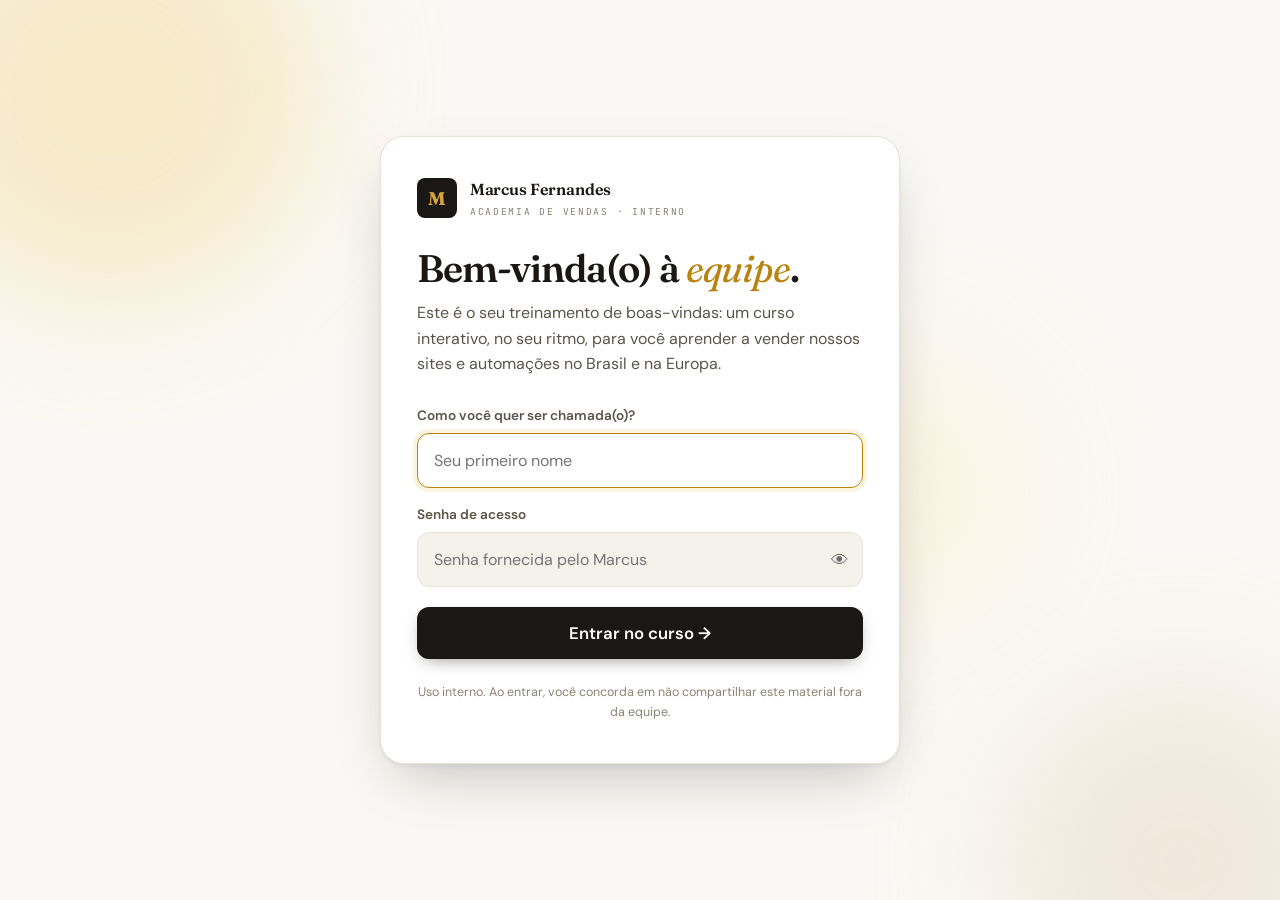
==== onboarding/index.html @ 7c135a27 "feat(onboarding): Academia de Vendas — curso interativo para novos vendedores Curso de onboarding em" ====
<!DOCTYPE html>
<html lang="pt-BR">
<head>
<meta charset="UTF-8">
<meta name="viewport" content="width=device-width, initial-scale=1.0">
<meta name="robots" content="noindex, nofollow">
<title>Academia de Vendas — Marcus Fernandes</title>
<link rel="preconnect" href="https://fonts.googleapis.com">
<link rel="preconnect" href="https://fonts.gstatic.com" crossorigin>
<link href="https://fonts.googleapis.com/css2?family=Fraunces:ital,opsz,wght@0,9..144,400;0,9..144,500;0,9..144,600;0,9..144,700;1,9..144,400&family=DM+Sans:wght@400;500;600;700&family=JetBrains+Mono:wght@400;500&display=swap" rel="stylesheet">
<link rel="stylesheet" href="styles.css">
</head>
<body>

<!-- ━━━ TELA DE ACESSO ━━━ -->
<div id="gate" class="gate" hidden>
  <div class="gate-bg" aria-hidden="true">
    <span class="orb orb-1"></span><span class="orb orb-2"></span><span class="orb orb-3"></span>
  </div>
  <div class="gate-card">
    <div class="gate-brand">
      <div class="brand-mark">M</div>
      <div>
        <div class="brand-name">Marcus Fernandes</div>
        <div class="brand-meta">Academia de Vendas · Interno</div>
      </div>
    </div>
    <h1 class="gate-title">Bem-vinda(o) à <em>equipe</em>.</h1>
    <p class="gate-sub">Este é o seu treinamento de boas-vindas: um curso interativo, no seu ritmo, para você aprender a vender nossos sites e automações no Brasil e na Europa.</p>

    <form id="gate-form" class="gate-form" autocomplete="off">
      <label class="field">
        <span class="field-label">Como você quer ser chamada(o)?</span>
        <input id="gate-name" type="text" name="name" placeholder="Seu primeiro nome" maxlength="40" required>
      </label>
      <label class="field">
        <span class="field-label">Senha de acesso</span>
        <div class="field-pass">
          <input id="gate-pass" type="password" name="password" placeholder="Senha fornecida pelo Marcus" required>
          <button type="button" class="pass-toggle" id="pass-toggle" aria-label="Mostrar senha">👁</button>
        </div>
      </label>
      <p id="gate-error" class="gate-error" role="alert" hidden>Senha incorreta. Confira com o Marcus e tente de novo.</p>
      <button type="submit" class="btn btn-primary btn-lg" id="gate-submit">Entrar no curso →</button>
    </form>

    <div id="clerk-mount" hidden></div>

    <p class="gate-foot">Uso interno. Ao entrar, você concorda em não compartilhar este material fora da equipe.</p>
  </div>
</div>

<!-- ━━━ APP ━━━ -->
<div id="app" class="app" hidden>
  <header class="topbar">
    <button class="topbar-brand" id="go-home" title="Início">
      <span class="brand-mark sm">M</span>
      <span class="topbar-title">Academia de Vendas</span>
    </button>
    <div class="topbar-progress" id="topbar-progress" title="Seu progresso geral">
      <div class="bar"><span id="topbar-bar"></span></div>
      <span class="pct" id="topbar-pct">0%</span>
    </div>
    <nav class="topbar-nav">
      <button class="nav-link" data-view="home">Trilha</button>
      <button class="nav-link" data-view="cheatsheet">Cola rápida</button>
      <button class="nav-link" data-view="glossary">Glossário</button>
      <a class="nav-link" href="../index.html" target="_blank" rel="noopener">Playbook ↗</a>
    </nav>
    <div class="topbar-user">
      <span class="avatar" id="user-avatar">?</span>
      <span class="user-name" id="user-name"></span>
      <button class="btn btn-ghost btn-sm" id="logout">Sair</button>
    </div>
    <button class="menu-btn" id="menu-btn" aria-label="Menu">☰</button>
  </header>

  <div class="mobile-nav" id="mobile-nav" hidden>
    <button class="nav-link" data-view="home">🏠 Trilha do curso</button>
    <button class="nav-link" data-view="cheatsheet">⚡ Cola rápida (preços e regras)</button>
    <button class="nav-link" data-view="glossary">📖 Glossário para iniciantes</button>
    <a class="nav-link" href="../index.html" target="_blank" rel="noopener">📘 Playbook completo ↗</a>
    <button class="nav-link" id="logout-m">🚪 Sair</button>
  </div>

  <main id="view" class="view"></main>

  <div id="toast" class="toast" hidden></div>
</div>

<script src="auth.js"></script>
<script src="content.js"></script>
<script src="app.js"></script>
</body>
</html>
---- onboarding/styles.css ----
/* ═══════════════════════════════════════════════════════════════════
   Academia de Vendas · Marcus Fernandes
   Mesma identidade do playbook: creme, dourado, Fraunces + DM Sans
   ═══════════════════════════════════════════════════════════════════ */
:root {
  --bg: #FAF8F4;
  --surface: #FFFFFF;
  --surface-2: #F5F2EC;
  --surface-3: #EEE9DF;
  --border: #E8E3D8;
  --border-strong: #D4CEC0;
  --text: #1A1715;
  --text-2: #5A544A;
  --text-3: #8A8275;
  --gold: #B8830F;
  --gold-light: #D4A53A;
  --gold-bg: #FBF4E0;
  --gold-deep: #8F650A;
  --red: #B83A2C;
  --red-bg: #FCEEE9;
  --green: #1F7A4D;
  --green-bg: #E8F4ED;
  --blue: #1F5A8A;
  --blue-bg: #E8F0F9;
  --ink: #1A1715;
  --ff-display: 'Fraunces', Georgia, serif;
  --ff-body: 'DM Sans', system-ui, sans-serif;
  --ff-mono: 'JetBrains Mono', ui-monospace, monospace;
  --radius: 14px;
  --radius-sm: 8px;
  --shadow: 0 1px 2px rgba(26,23,21,.04), 0 8px 24px -12px rgba(26,23,21,.18);
  --shadow-lg: 0 2px 4px rgba(26,23,21,.05), 0 24px 60px -20px rgba(26,23,21,.28);
  --ease: cubic-bezier(.2,.7,.2,1);
}

*, *::before, *::after { box-sizing: border-box; margin: 0; padding: 0; }
html { scroll-behavior: smooth; -webkit-text-size-adjust: 100%; }
body {
  font-family: var(--ff-body);
  background: var(--bg);
  color: var(--text);
  line-height: 1.6;
  font-size: 16px;
  min-height: 100vh;
}
[hidden] { display: none !important; }
button { font-family: inherit; cursor: pointer; }
a { color: var(--gold-deep); }
strong { font-weight: 600; }
em { font-style: italic; }
code, .mono { font-family: var(--ff-mono); font-size: .85em; }
::selection { background: var(--gold-bg); }

/* ━━━ Marca ━━━ */
.brand-mark {
  width: 40px; height: 40px; flex: none;
  background: var(--ink); color: var(--gold-light);
  border-radius: 8px;
  display: inline-flex; align-items: center; justify-content: center;
  font-family: var(--ff-display); font-weight: 700; font-size: 1.15rem; letter-spacing: -.02em;
}
.brand-mark.sm { width: 30px; height: 30px; font-size: .95rem; border-radius: 6px; }
.brand-name { font-family: var(--ff-display); font-weight: 600; font-size: 1rem; letter-spacing: -.01em; }
.brand-meta { font-family: var(--ff-mono); font-size: .6rem; letter-spacing: .18em; text-transform: uppercase; color: var(--text-3); margin-top: 2px; }

/* ━━━ Botões ━━━ */
.btn {
  display: inline-flex; align-items: center; justify-content: center; gap: .5rem;
  padding: .7rem 1.2rem; border-radius: 10px; border: 1px solid transparent;
  font-weight: 600; font-size: .95rem; line-height: 1.2;
  transition: transform .15s var(--ease), background .2s, border-color .2s, box-shadow .2s, opacity .2s;
  text-decoration: none; white-space: nowrap;
}
.btn:active { transform: translateY(1px); }
.btn:disabled { opacity: .45; cursor: not-allowed; transform: none; }
.btn-primary { background: var(--ink); color: #fff; box-shadow: 0 6px 18px -8px rgba(26,23,21,.6); }
.btn-primary:hover:not(:disabled) { background: #000; box-shadow: 0 10px 24px -8px rgba(26,23,21,.6); }
.btn-gold { background: var(--gold); color: #fff; }
.btn-gold:hover:not(:disabled) { background: var(--gold-deep); }
.btn-outline { background: var(--surface); color: var(--text); border-color: var(--border-strong); }
.btn-outline:hover:not(:disabled) { border-color: var(--text); }
.btn-ghost { background: transparent; color: var(--text-2); }
.btn-ghost:hover:not(:disabled) { background: var(--surface-2); color: var(--text); }
.btn-lg { padding: .95rem 1.5rem; font-size: 1.05rem; border-radius: 12px; }
.btn-sm { padding: .4rem .75rem; font-size: .82rem; border-radius: 8px; }

/* ━━━ TELA DE ACESSO ━━━ */
.gate {
  position: relative; min-height: 100vh; display: grid; place-items: center;
  padding: 2rem 1rem; overflow: hidden; isolation: isolate;
}
.gate-bg { position: absolute; inset: 0; z-index: -1; overflow: hidden; }
.orb { position: absolute; border-radius: 50%; filter: blur(60px); opacity: .55; animation: float 14s ease-in-out infinite; }
.orb-1 { width: 420px; height: 420px; background: #F3DFA6; top: -120px; left: -100px; }
.orb-2 { width: 360px; height: 360px; background: #E9DCC9; bottom: -140px; right: -80px; animation-delay: -5s; }
.orb-3 { width: 260px; height: 260px; background: #FBF1D3; top: 40%; right: 20%; animation-delay: -9s; }
@keyframes float { 0%,100% { transform: translate(0,0) } 50% { transform: translate(24px,-30px) } }

.gate-card {
  width: 100%; max-width: 520px; background: var(--surface);
  border: 1px solid var(--border); border-radius: 24px;
  padding: 2.5rem 2.25rem; box-shadow: var(--shadow-lg);
  animation: rise .6s var(--ease) both;
}
@keyframes rise { from { opacity: 0; transform: translateY(14px) } to { opacity: 1; transform: none } }
.gate-brand { display: flex; align-items: center; gap: .8rem; margin-bottom: 1.75rem; }
.gate-title { font-family: var(--ff-display); font-weight: 600; font-size: clamp(1.9rem, 5vw, 2.4rem); line-height: 1.05; letter-spacing: -.03em; margin-bottom: .75rem; }
.gate-title em { color: var(--gold); font-weight: 400; }
.gate-sub { color: var(--text-2); font-size: 1rem; margin-bottom: 1.75rem; }
.gate-form { display: grid; gap: 1rem; }
.field { display: grid; gap: .4rem; }
.field-label { font-size: .85rem; font-weight: 600; color: var(--text-2); }
.field input {
  width: 100%; padding: .85rem 1rem; font: inherit; font-size: 1rem;
  background: var(--surface-2); border: 1.5px solid var(--border); border-radius: 12px;
  color: var(--text); outline: none; transition: border .2s, background .2s, box-shadow .2s;
}
.field input:focus { border-color: var(--gold); background: #fff; box-shadow: 0 0 0 4px var(--gold-bg); }
.field-pass { position: relative; }
.field-pass input { padding-right: 3rem; }
.pass-toggle { position: absolute; right: .5rem; top: 50%; transform: translateY(-50%); background: none; border: 0; font-size: 1.1rem; opacity: .55; padding: .4rem; }
.pass-toggle:hover { opacity: 1; }
.gate-error { color: var(--red); background: var(--red-bg); padding: .65rem .9rem; border-radius: 10px; font-size: .9rem; }
.gate-form .btn { margin-top: .25rem; }
.gate-card.shake { animation: shake .4s; }
@keyframes shake { 0%,100%{transform:translateX(0)} 25%{transform:translateX(-6px)} 75%{transform:translateX(6px)} }
.gate-foot { margin-top: 1.5rem; font-size: .78rem; color: var(--text-3); text-align: center; }

/* ━━━ APP SHELL ━━━ */
.app { min-height: 100vh; display: flex; flex-direction: column; }
.topbar {
  position: sticky; top: 0; z-index: 50;
  display: flex; align-items: center; gap: 1.25rem;
  padding: .7rem 1.25rem; background: rgba(250,248,244,.85);
  backdrop-filter: blur(14px); -webkit-backdrop-filter: blur(14px);
  border-bottom: 1px solid var(--border);
}
.topbar-brand { display: flex; align-items: center; gap: .6rem; background: none; border: 0; padding: 0; }
.topbar-title { font-family: var(--ff-display); font-weight: 600; font-size: 1rem; letter-spacing: -.01em; color: var(--text); }
.topbar-progress { display: flex; align-items: center; gap: .6rem; min-width: 160px; flex: 1; max-width: 260px; }
.topbar-progress .bar { flex: 1; height: 6px; background: var(--surface-3); border-radius: 100px; overflow: hidden; }
.topbar-progress .bar span { display: block; height: 100%; width: 0; background: linear-gradient(90deg, var(--gold), var(--gold-light)); border-radius: 100px; transition: width .6s var(--ease); }
.topbar-progress .pct { font-family: var(--ff-mono); font-size: .72rem; color: var(--text-2); min-width: 2.6em; }
.topbar-nav { display: flex; gap: .15rem; margin-left: auto; }
.nav-link {
  background: none; border: 0; padding: .45rem .8rem; border-radius: 8px;
  font-size: .88rem; font-weight: 500; color: var(--text-2); text-decoration: none;
}
.nav-link:hover { background: var(--surface-2); color: var(--text); }
.nav-link.active { background: var(--gold-bg); color: var(--gold-deep); }
.topbar-user { display: flex; align-items: center; gap: .55rem; }
.avatar { width: 30px; height: 30px; border-radius: 50%; background: var(--gold-bg); color: var(--gold-deep); font-weight: 700; font-size: .85rem; display: inline-flex; align-items: center; justify-content: center; border: 1px solid #EBD9A8; }
.user-name { font-size: .88rem; font-weight: 600; }
.menu-btn { display: none; background: none; border: 1px solid var(--border); border-radius: 8px; width: 38px; height: 38px; font-size: 1.1rem; margin-left: auto; }
.mobile-nav { display: grid; gap: .25rem; padding: .75rem 1rem 1rem; background: var(--surface); border-bottom: 1px solid var(--border); position: sticky; top: 58px; z-index: 49; }
.mobile-nav .nav-link { text-align: left; padding: .8rem .9rem; font-size: 1rem; }

.view { flex: 1; width: 100%; }
.container { max-width: 1080px; margin: 0 auto; padding: 2.5rem 1.5rem 5rem; }
.container.narrow { max-width: 780px; }

/* ━━━ HOME ━━━ */
.hero { display: grid; grid-template-columns: 1fr auto; gap: 2rem; align-items: center; margin-bottom: 2.5rem; }
.eyebrow { font-family: var(--ff-mono); font-size: .62rem; letter-spacing: .28em; text-transform: uppercase; color: var(--gold); margin-bottom: .8rem; }
.h1 { font-family: var(--ff-display); font-weight: 600; font-size: clamp(2rem, 4.5vw, 3rem); line-height: 1.05; letter-spacing: -.03em; margin-bottom: .75rem; }
.h1 em { color: var(--gold); font-weight: 400; }
.lead { color: var(--text-2); font-size: 1.08rem; max-width: 560px; }
.hero-actions { display: flex; gap: .75rem; flex-wrap: wrap; margin-top: 1.5rem; }

.ring { position: relative; width: 150px; height: 150px; }
.ring svg { transform: rotate(-90deg); width: 100%; height: 100%; }
.ring circle { fill: none; stroke-width: 10; stroke-linecap: round; }
.ring .track { stroke: var(--surface-3); }
.ring .fill { stroke: var(--gold); transition: stroke-dashoffset .9s var(--ease); }
.ring-label { position: absolute; inset: 0; display: grid; place-items: center; text-align: center; }
.ring-label b { font-family: var(--ff-display); font-size: 1.9rem; font-weight: 600; letter-spacing: -.03em; line-height: 1; }
.ring-label small { font-size: .7rem; color: var(--text-3); font-family: var(--ff-mono); letter-spacing: .12em; text-transform: uppercase; }

.stats-row { display: grid; grid-template-columns: repeat(auto-fit, minmax(150px, 1fr)); gap: .75rem; margin-bottom: 2.5rem; }
.stat-tile { background: var(--surface); border: 1px solid var(--border); border-radius: var(--radius); padding: 1rem 1.15rem; }
.stat-tile b { display: block; font-family: var(--ff-display); font-size: 1.6rem; font-weight: 600; letter-spacing: -.02em; line-height: 1.1; }
.stat-tile span { font-size: .8rem; color: var(--text-3); }

.section-title { font-family: var(--ff-display); font-weight: 600; font-size: 1.5rem; letter-spacing: -.02em; margin-bottom: 1rem; display: flex; align-items: baseline; gap: .75rem; }
.section-title small { font-family: var(--ff-mono); font-size: .65rem; letter-spacing: .15em; text-transform: uppercase; color: var(--text-3); font-weight: 400; }

.modules { display: grid; grid-template-columns: repeat(auto-fill, minmax(300px, 1fr)); gap: 1rem; }
.module-card {
  position: relative; text-align: left; background: var(--surface); border: 1px solid var(--border);
  border-radius: var(--radius); padding: 1.35rem 1.35rem 1.2rem; display: grid; gap: .6rem;
  transition: transform .2s var(--ease), box-shadow .2s, border-color .2s; box-shadow: var(--shadow);
}
.module-card:not(.locked):hover { transform: translateY(-3px); box-shadow: var(--shadow-lg); border-color: var(--border-strong); }
.module-card.locked { opacity: .6; cursor: not-allowed; box-shadow: none; background: var(--surface-2); }
.module-card.done { border-color: #BFDCCB; }
.module-card .mc-top { display: flex; align-items: center; justify-content: space-between; }
.module-card .mc-num { font-family: var(--ff-mono); font-size: .65rem; letter-spacing: .18em; color: var(--text-3); text-transform: uppercase; }
.module-card .mc-icon { width: 46px; height: 46px; border-radius: 12px; background: var(--gold-bg); display: grid; place-items: center; font-size: 1.4rem; }
.module-card.done .mc-icon { background: var(--green-bg); }
.module-card h3 { font-family: var(--ff-display); font-weight: 600; font-size: 1.2rem; letter-spacing: -.015em; line-height: 1.2; }
.module-card p { font-size: .9rem; color: var(--text-2); }
.module-card .mc-foot { display: flex; align-items: center; justify-content: space-between; margin-top: .3rem; font-size: .78rem; color: var(--text-3); }
.module-card .mc-bar { height: 5px; background: var(--surface-3); border-radius: 100px; overflow: hidden; }
.module-card .mc-bar span { display: block; height: 100%; background: var(--gold); border-radius: 100px; }
.module-card.done .mc-bar span { background: var(--green); }
.badge { display: inline-flex; align-items: center; gap: .3rem; padding: .2rem .55rem; border-radius: 100px; font-family: var(--ff-mono); font-size: .62rem; letter-spacing: .1em; text-transform: uppercase; font-weight: 500; }
.badge-gold { background: var(--gold-bg); color: var(--gold-deep); }
.badge-green { background: var(--green-bg); color: var(--green); }
.badge-grey { background: var(--surface-3); color: var(--text-3); }
.badge-blue { background: var(--blue-bg); color: var(--blue); }
.badge-red { background: var(--red-bg); color: var(--red); }

.exam-card {
  margin-top: 1.5rem; background: var(--ink); color: #fff; border-radius: var(--radius); padding: 1.75rem;
  display: grid; grid-template-columns: 1fr auto; gap: 1.5rem; align-items: center;
}
.exam-card h3 { font-family: var(--ff-display); font-weight: 600; font-size: 1.5rem; letter-spacing: -.02em; margin-bottom: .35rem; }
.exam-card p { color: rgba(255,255,255,.7); font-size: .95rem; }
.exam-card .btn-gold { background: var(--gold-light); color: var(--ink); }
.exam-card .btn-gold:hover { background: #fff; }

/* ━━━ LIÇÃO ━━━ */
.lesson-layout { display: grid; grid-template-columns: 260px 1fr; gap: 2.5rem; align-items: start; }
.lesson-side { position: sticky; top: 84px; }
.side-back { display: inline-flex; align-items: center; gap: .4rem; background: none; border: 0; color: var(--text-3); font-size: .85rem; padding: 0; margin-bottom: 1rem; }
.side-back:hover { color: var(--text); }
.side-title { font-family: var(--ff-display); font-weight: 600; font-size: 1.15rem; letter-spacing: -.015em; line-height: 1.2; margin-bottom: 1rem; }
.side-list { display: grid; gap: .2rem; }
.side-item {
  display: flex; align-items: center; gap: .6rem; padding: .55rem .7rem; border-radius: 8px;
  background: none; border: 0; text-align: left; font-size: .88rem; color: var(--text-2); width: 100%;
}
.side-item:hover { background: var(--surface-2); color: var(--text); }
.side-item.active { background: var(--gold-bg); color: var(--gold-deep); font-weight: 600; }
.side-item.locked { opacity: .5; cursor: not-allowed; }
.side-dot { width: 20px; height: 20px; flex: none; border-radius: 50%; border: 1.5px solid var(--border-strong); display: grid; place-items: center; font-size: .65rem; font-family: var(--ff-mono); }
.side-item.done .side-dot { background: var(--green); border-color: var(--green); color: #fff; }
.side-item.active .side-dot { border-color: var(--gold); color: var(--gold-deep); }

.lesson-main { min-width: 0; }
.lesson-head { margin-bottom: 2rem; }
.lesson-head .crumbs { font-family: var(--ff-mono); font-size: .65rem; letter-spacing: .18em; text-transform: uppercase; color: var(--text-3); margin-bottom: .6rem; }
.lesson-head h2 { font-family: var(--ff-display); font-weight: 600; font-size: clamp(1.7rem, 3.5vw, 2.3rem); letter-spacing: -.025em; line-height: 1.1; }
.lesson-head .dots { display: flex; gap: 5px; margin-top: 1rem; }
.lesson-head .dots i { width: 22px; height: 4px; border-radius: 100px; background: var(--surface-3); }
.lesson-head .dots i.done { background: var(--green); }
.lesson-head .dots i.cur { background: var(--gold); }

.blocks { display: grid; gap: 1.4rem; }
.block { animation: rise .5s var(--ease) both; }
.block p + p { margin-top: .8rem; }
.block-text { font-size: 1.05rem; color: var(--text); line-height: 1.7; }
.block-text ul, .block-text ol { padding-left: 1.3rem; margin: .6rem 0; }
.block-text li { margin-bottom: .35rem; }
.block-text h4 { font-family: var(--ff-display); font-size: 1.25rem; font-weight: 600; letter-spacing: -.015em; margin: .5rem 0 .4rem; }

.callout { border-radius: var(--radius); padding: 1.15rem 1.3rem; border: 1px solid; display: grid; gap: .3rem; }
.callout .co-title { font-weight: 700; font-size: .95rem; display: flex; align-items: center; gap: .5rem; }
.callout .co-body { font-size: .97rem; color: var(--text-2); }
.callout-tip { background: var(--gold-bg); border-color: #EBD9A8; }
.callout-tip .co-title { color: var(--gold-deep); }
.callout-warn { background: var(--red-bg); border-color: #F0C9C1; }
.callout-warn .co-title { color: var(--red); }
.callout-rule { background: var(--ink); border-color: var(--ink); color: #fff; }
.callout-rule .co-title { color: var(--gold-light); }
.callout-rule .co-body { color: rgba(255,255,255,.8); }
.callout-info { background: var(--blue-bg); border-color: #C8D9EC; }
.callout-info .co-title { color: var(--blue); }
.callout-ok { background: var(--green-bg); border-color: #BFDCCB; }
.callout-ok .co-title { color: var(--green); }

.cards { display: grid; grid-template-columns: repeat(auto-fit, minmax(210px, 1fr)); gap: .8rem; }
.cards.cols-2 { grid-template-columns: repeat(auto-fit, minmax(280px, 1fr)); }
.card { background: var(--surface); border: 1px solid var(--border); border-radius: var(--radius); padding: 1.15rem; display: grid; gap: .4rem; align-content: start; box-shadow: var(--shadow); }
.card .c-icon { font-size: 1.5rem; line-height: 1; margin-bottom: .2rem; }
.card h4 { font-family: var(--ff-display); font-weight: 600; font-size: 1.08rem; letter-spacing: -.01em; line-height: 1.25; }
.card p, .card .c-body { font-size: .9rem; color: var(--text-2); }
.card .c-tag { margin-top: .35rem; }

.tbl-wrap { overflow-x: auto; border: 1px solid var(--border); border-radius: var(--radius); background: var(--surface); }
table { width: 100%; border-collapse: collapse; font-size: .92rem; }
th, td { padding: .75rem .95rem; text-align: left; vertical-align: top; border-bottom: 1px solid var(--border); }
th { font-family: var(--ff-mono); font-size: .62rem; letter-spacing: .14em; text-transform: uppercase; color: var(--text-3); font-weight: 500; background: var(--surface-2); }
tr:last-child td { border-bottom: 0; }
td:first-child { font-weight: 600; }
.compare th.br, .compare td.br { border-left: 3px solid #2E8B57; }
.compare th.ie, .compare td.ie { border-left: 3px solid #1F5A8A; }
.compare-head { display: flex; gap: .5rem; align-items: center; margin-bottom: .6rem; flex-wrap: wrap; }
.compare-title { font-family: var(--ff-display); font-weight: 600; font-size: 1.15rem; margin-right: auto; }
.seg { display: inline-flex; background: var(--surface-3); border-radius: 100px; padding: 3px; }
.seg button { border: 0; background: none; padding: .35rem .8rem; border-radius: 100px; font-size: .8rem; font-weight: 600; color: var(--text-2); }
.seg button.on { background: #fff; color: var(--text); box-shadow: 0 1px 3px rgba(0,0,0,.12); }
.compare.show-br td.ie, .compare.show-br th.ie { display: none; }
.compare.show-ie td.br, .compare.show-ie th.br { display: none; }

.steps { display: grid; gap: 0; position: relative; }
.step { display: grid; grid-template-columns: 40px 1fr; gap: 1rem; padding-bottom: 1.4rem; position: relative; }
.step::before { content: ''; position: absolute; left: 19px; top: 40px; bottom: 0; width: 2px; background: var(--border); }
.step:last-child::before { display: none; }
.step-n { width: 40px; height: 40px; border-radius: 50%; background: var(--ink); color: var(--gold-light); font-family: var(--ff-display); font-weight: 700; display: grid; place-items: center; font-size: .95rem; }
.step h4 { font-family: var(--ff-display); font-weight: 600; font-size: 1.1rem; letter-spacing: -.01em; margin-top: .45rem; }
.step .s-body { font-size: .95rem; color: var(--text-2); margin-top: .2rem; }
.step .s-meta { font-family: var(--ff-mono); font-size: .65rem; letter-spacing: .12em; text-transform: uppercase; color: var(--gold-deep); margin-top: .4rem; }

.stats { display: grid; grid-template-columns: repeat(auto-fit, minmax(140px, 1fr)); gap: .75rem; }
.stats .s { background: var(--surface); border: 1px solid var(--border); border-radius: var(--radius); padding: 1rem; text-align: center; }
.stats .s b { display: block; font-family: var(--ff-display); font-size: 1.7rem; font-weight: 600; letter-spacing: -.03em; color: var(--gold-deep); }
.stats .s span { font-size: .78rem; color: var(--text-2); }

/* Scripts copiáveis */
.script-block { display: grid; gap: .6rem; }
.script-title { font-weight: 700; font-size: .9rem; color: var(--text-2); display: flex; align-items: center; gap: .5rem; }
.script-grid { display: grid; grid-template-columns: repeat(auto-fit, minmax(280px, 1fr)); gap: .75rem; }
.script-box { position: relative; background: var(--surface); border: 1px solid var(--border); border-radius: var(--radius); padding: 1.1rem 1.15rem 1.1rem; font-size: .93rem; line-height: 1.6; white-space: pre-wrap; box-shadow: var(--shadow); }
.script-box .lang { position: absolute; top: .7rem; left: .95rem; font-family: var(--ff-mono); font-size: .6rem; letter-spacing: .15em; color: var(--text-3); }
.script-box .txt { display: block; padding-top: 1.25rem; }
.copy-btn { position: absolute; top: .55rem; right: .6rem; padding: .28rem .6rem; font-size: .72rem; font-weight: 600; border-radius: 6px; border: 1px solid var(--border-strong); background: var(--surface); color: var(--text-2); }
.copy-btn:hover { background: var(--gold); border-color: var(--gold); color: #fff; }
.copy-btn.done { background: var(--green); border-color: var(--green); color: #fff; }

/* Flashcards */
.flash-grid { display: grid; grid-template-columns: repeat(auto-fill, minmax(220px, 1fr)); gap: .8rem; }
.flash { perspective: 1000px; min-height: 140px; background: none; border: 0; text-align: left; padding: 0; }
.flash-inner { position: relative; width: 100%; height: 100%; min-height: 140px; transition: transform .55s var(--ease); transform-style: preserve-3d; }
.flash.flipped .flash-inner { transform: rotateY(180deg); }
.flash-face { position: absolute; inset: 0; backface-visibility: hidden; -webkit-backface-visibility: hidden; border-radius: var(--radius); padding: 1rem 1.1rem; display: grid; align-content: center; gap: .3rem; border: 1px solid var(--border); }
.flash-front { background: var(--surface); box-shadow: var(--shadow); }
.flash-front b { font-family: var(--ff-display); font-size: 1.15rem; font-weight: 600; letter-spacing: -.01em; }
.flash-front small { font-size: .72rem; color: var(--text-3); font-family: var(--ff-mono); letter-spacing: .1em; text-transform: uppercase; }
.flash-back { background: var(--ink); color: #fff; transform: rotateY(180deg); font-size: .88rem; line-height: 1.5; border-color: var(--ink); }
.flash-back small { color: var(--gold-light); font-family: var(--ff-mono); font-size: .62rem; letter-spacing: .12em; text-transform: uppercase; display: block; margin-bottom: .2rem; }

/* Checklist */
.checklist { display: grid; gap: .4rem; }
.check { display: flex; gap: .8rem; align-items: flex-start; background: var(--surface); border: 1px solid var(--border); border-radius: 10px; padding: .8rem 1rem; text-align: left; font-size: .95rem; width: 100%; transition: background .2s; }
.check .cb { width: 22px; height: 22px; flex: none; border-radius: 6px; border: 2px solid var(--border-strong); display: grid; place-items: center; font-size: .75rem; color: #fff; transition: all .2s; margin-top: 1px; }
.check.on { background: var(--green-bg); border-color: #BFDCCB; }
.check.on .cb { background: var(--green); border-color: var(--green); }
.check.on span:last-child { text-decoration: line-through; color: var(--text-3); }

/* Quiz */
.quiz { background: var(--surface); border: 1px solid var(--border); border-radius: var(--radius); padding: 1.4rem; box-shadow: var(--shadow); border-top: 4px solid var(--gold); }
.quiz .q-tag { font-family: var(--ff-mono); font-size: .62rem; letter-spacing: .2em; text-transform: uppercase; color: var(--gold-deep); margin-bottom: .5rem; display: flex; align-items: center; gap: .5rem; }
.quiz .q-text { font-family: var(--ff-display); font-weight: 600; font-size: 1.2rem; letter-spacing: -.01em; line-height: 1.3; margin-bottom: 1rem; }
.opts { display: grid; gap: .5rem; }
.opt {
  display: flex; gap: .8rem; align-items: flex-start; text-align: left; width: 100%;
  background: var(--surface-2); border: 1.5px solid var(--border); border-radius: 12px; padding: .85rem 1rem;
  font-size: .97rem; color: var(--text); transition: all .18s var(--ease);
}
.opt:hover:not(:disabled) { border-color: var(--gold); background: #fff; transform: translateX(2px); }
.opt:disabled { cursor: default; }
.opt .o-key { width: 26px; height: 26px; flex: none; border-radius: 50%; background: #fff; border: 1.5px solid var(--border-strong); font-family: var(--ff-mono); font-size: .75rem; display: grid; place-items: center; color: var(--text-2); }
.opt.correct { background: var(--green-bg); border-color: var(--green); }
.opt.correct .o-key { background: var(--green); border-color: var(--green); color: #fff; }
.opt.wrong { background: var(--red-bg); border-color: var(--red); }
.opt.wrong .o-key { background: var(--red); border-color: var(--red); color: #fff; }
.opt.dim { opacity: .55; }
.feedback { margin-top: 1rem; padding: .95rem 1.1rem; border-radius: 10px; font-size: .95rem; display: flex; gap: .7rem; align-items: flex-start; animation: rise .35s var(--ease); }
.feedback b { display: block; margin-bottom: .15rem; }
.feedback.ok { background: var(--green-bg); color: #16603B; }
.feedback.bad { background: var(--red-bg); color: #8E2C21; }
.feedback.hint { background: var(--blue-bg); color: var(--blue); }

/* Cenário (role-play) */
.scenario { border-radius: var(--radius); overflow: hidden; border: 1px solid var(--border); background: var(--surface); box-shadow: var(--shadow); }
.scenario .sc-head { background: var(--surface-2); padding: .8rem 1.3rem; font-family: var(--ff-mono); font-size: .62rem; letter-spacing: .2em; text-transform: uppercase; color: var(--text-3); display: flex; gap: .5rem; align-items: center; }
.scenario .sc-body { padding: 1.3rem; display: grid; gap: 1rem; }
.bubble { display: flex; gap: .8rem; align-items: flex-end; }
.bubble .who { width: 38px; height: 38px; border-radius: 50%; background: var(--surface-3); display: grid; place-items: center; font-size: 1.2rem; flex: none; }
.bubble .msg { background: var(--surface-2); border-radius: 18px 18px 18px 4px; padding: .8rem 1.05rem; font-size: 1rem; max-width: 560px; }
.bubble .msg small { display: block; font-family: var(--ff-mono); font-size: .62rem; letter-spacing: .12em; text-transform: uppercase; color: var(--text-3); margin-top: .35rem; }
.bubble .msg .en { color: var(--text-2); font-style: italic; margin-top: .4rem; font-size: .9rem; }
.sc-prompt { font-weight: 700; font-size: .92rem; color: var(--text-2); }
.scenario .opt { border-radius: 18px 18px 4px 18px; }
.sc-best { margin-top: .2rem; }

/* Ordenar */
.order { background: var(--surface); border: 1px solid var(--border); border-radius: var(--radius); padding: 1.3rem; box-shadow: var(--shadow); }
.order .q-text { font-family: var(--ff-display); font-weight: 600; font-size: 1.15rem; margin-bottom: .25rem; }
.order .hint { font-size: .85rem; color: var(--text-3); margin-bottom: 1rem; }
.order-pool { display: grid; gap: .45rem; }
.order-item { display: flex; gap: .8rem; align-items: center; text-align: left; background: var(--surface-2); border: 1.5px solid var(--border); border-radius: 10px; padding: .75rem .9rem; font-size: .95rem; width: 100%; transition: all .18s; }
.order-item:hover:not(:disabled) { border-color: var(--gold); background: #fff; }
.order-item .o-key { width: 26px; height: 26px; flex: none; border-radius: 8px; background: #fff; border: 1.5px solid var(--border-strong); font-family: var(--ff-mono); font-size: .75rem; display: grid; place-items: center; color: var(--text-2); }
.order-item.picked { background: var(--green-bg); border-color: #BFDCCB; }
.order-item.picked .o-key { background: var(--green); border-color: var(--green); color: #fff; }
.order-item.oops { animation: shake .4s; border-color: var(--red); }
.order-foot { margin-top: .8rem; display: flex; justify-content: space-between; align-items: center; gap: .5rem; font-size: .85rem; color: var(--text-3); }

/* Scorer ICP */
.scorer { background: var(--surface); border: 1px solid var(--border); border-radius: var(--radius); padding: 1.3rem; box-shadow: var(--shadow); display: grid; grid-template-columns: 1fr 200px; gap: 1.5rem; align-items: start; }
.scorer .q-text { font-family: var(--ff-display); font-weight: 600; font-size: 1.15rem; margin-bottom: .8rem; }
.score-result { text-align: center; background: var(--surface-2); border-radius: var(--radius); padding: 1.2rem 1rem; position: sticky; top: 90px; }
.score-result b { display: block; font-family: var(--ff-display); font-size: 3rem; font-weight: 600; letter-spacing: -.04em; line-height: 1; }
.score-result .sr-label { font-size: .8rem; color: var(--text-3); margin-bottom: .6rem; font-family: var(--ff-mono); letter-spacing: .1em; text-transform: uppercase; }
.score-result .sr-verdict { font-size: .9rem; font-weight: 600; padding: .5rem .7rem; border-radius: 8px; }
.score-result.s-a .sr-verdict { background: var(--green-bg); color: var(--green); }
.score-result.s-b .sr-verdict { background: var(--gold-bg); color: var(--gold-deep); }
.score-result.s-no .sr-verdict { background: var(--red-bg); color: var(--red); }

/* Navegação da lição */
.lesson-nav { display: flex; justify-content: space-between; align-items: center; gap: 1rem; margin-top: 2.5rem; padding-top: 1.5rem; border-top: 1px solid var(--border); flex-wrap: wrap; }
.lesson-nav .req { font-size: .85rem; color: var(--text-3); flex: 1; min-width: 200px; }
.lesson-nav .req.ok { color: var(--green); }

/* Prova & certificado */
.exam-progress { font-family: var(--ff-mono); font-size: .7rem; letter-spacing: .15em; text-transform: uppercase; color: var(--text-3); margin-bottom: .5rem; }
.result-hero { text-align: center; padding: 2rem 0 1rem; }
.result-hero .big { font-family: var(--ff-display); font-size: 5rem; font-weight: 600; letter-spacing: -.05em; line-height: 1; color: var(--gold-deep); }
.result-hero .big.bad { color: var(--red); }
.cert {
  background: #fff; border: 1px solid var(--border-strong); border-radius: 4px; padding: 3rem 2.75rem; margin: 1.5rem 0; position: relative;
  box-shadow: var(--shadow-lg); text-align: center;
  background-image: radial-gradient(circle at 1px 1px, #EFE9DC 1px, transparent 0); background-size: 18px 18px;
}
.cert::before { content: ''; position: absolute; inset: 12px; border: 1.5px solid var(--gold); border-radius: 2px; pointer-events: none; }
.cert .c-eyebrow { font-family: var(--ff-mono); font-size: .62rem; letter-spacing: .32em; text-transform: uppercase; color: var(--gold); margin-bottom: 1.2rem; }
.cert h2 { font-family: var(--ff-display); font-weight: 600; font-size: 2.2rem; letter-spacing: -.03em; margin-bottom: .3rem; }
.cert .c-name { font-family: var(--ff-display); font-style: italic; font-size: 2.6rem; color: var(--gold-deep); margin: 1rem 0; font-weight: 400; }
.cert p { color: var(--text-2); max-width: 520px; margin: 0 auto; font-size: .98rem; }
.cert .c-meta { display: flex; justify-content: center; gap: 2.5rem; margin-top: 2rem; font-family: var(--ff-mono); font-size: .7rem; color: var(--text-3); flex-wrap: wrap; }
.cert .c-meta b { display: block; color: var(--text); font-size: .85rem; font-weight: 500; font-family: var(--ff-body); }
.cert .c-sign { margin-top: 2rem; display: inline-block; }
.cert .c-sign .sig { font-family: var(--ff-display); font-style: italic; font-size: 1.6rem; border-bottom: 1px solid var(--text); padding: 0 1.5rem .2rem; }
.cert .c-sign small { display: block; font-size: .72rem; color: var(--text-3); margin-top: .35rem; }

/* Glossário / cheatsheet */
.glossary-search { width: 100%; padding: .9rem 1.1rem; font: inherit; border: 1.5px solid var(--border); border-radius: 12px; background: var(--surface); margin-bottom: 1.25rem; outline: none; }
.glossary-search:focus { border-color: var(--gold); box-shadow: 0 0 0 4px var(--gold-bg); }
.gl-list { display: grid; gap: .6rem; }
.gl-item { background: var(--surface); border: 1px solid var(--border); border-radius: 12px; padding: 1rem 1.15rem; }
.gl-item b { font-family: var(--ff-display); font-size: 1.05rem; font-weight: 600; display: block; margin-bottom: .2rem; }
.gl-item p { font-size: .92rem; color: var(--text-2); }
.gl-item .gl-en { font-family: var(--ff-mono); font-size: .68rem; color: var(--gold-deep); letter-spacing: .08em; margin-left: .4rem; }
.cheat-grid { display: grid; gap: 1.25rem; }

.toast { position: fixed; bottom: 1.5rem; left: 50%; transform: translateX(-50%); background: var(--ink); color: #fff; padding: .8rem 1.2rem; border-radius: 12px; font-size: .92rem; box-shadow: var(--shadow-lg); z-index: 100; animation: rise .3s var(--ease); max-width: calc(100vw - 2rem); }
.toast.gold { background: var(--gold-deep); }

.confetti { position: fixed; top: -10px; width: 8px; height: 14px; z-index: 200; pointer-events: none; animation: fall linear forwards; }
@keyframes fall { to { transform: translateY(110vh) rotate(720deg); opacity: .2; } }

.empty { text-align: center; color: var(--text-3); padding: 3rem 1rem; }

/* ━━━ Responsivo ━━━ */
@media (max-width: 960px) {
  .topbar-nav, .topbar-user, .topbar-progress { display: none; }
  .menu-btn { display: inline-flex; align-items: center; justify-content: center; }
  .lesson-layout { grid-template-columns: 1fr; gap: 1.25rem; }
  .lesson-side { position: static; }
  .side-list { display: flex; gap: .4rem; overflow-x: auto; padding-bottom: .4rem; scrollbar-width: none; }
  .side-list::-webkit-scrollbar { display: none; }
  .side-item { width: auto; flex: none; border: 1px solid var(--border); background: var(--surface); font-size: .82rem; padding: .45rem .7rem; }
  .side-item.active { border-color: var(--gold); }
  .scorer { grid-template-columns: 1fr; }
  .score-result { position: static; }
  .hero { grid-template-columns: 1fr; }
  .ring { width: 120px; height: 120px; }
  .exam-card { grid-template-columns: 1fr; }
}
@media (max-width: 600px) {
  body { font-size: 15px; }
  .container { padding: 1.5rem 1rem 4rem; }
  .gate-card { padding: 1.9rem 1.4rem; border-radius: 20px; }
  .cert { padding: 2.2rem 1.25rem; }
  .cert .c-name { font-size: 2rem; }
  .lesson-nav { flex-direction: column-reverse; align-items: stretch; }
  .lesson-nav .btn { width: 100%; }
  .lesson-nav .req { text-align: center; }
  .script-grid { grid-template-columns: 1fr; }
  .compare-title { width: 100%; }
}

@media print {
  .topbar, .mobile-nav, .lesson-nav, .btn, .toast { display: none !important; }
  body { background: #fff; }
  .cert { box-shadow: none; margin: 0; page-break-inside: avoid; }
}

@media (prefers-reduced-motion: reduce) {
  *, *::before, *::after { animation: none !important; transition: none !important; }
}
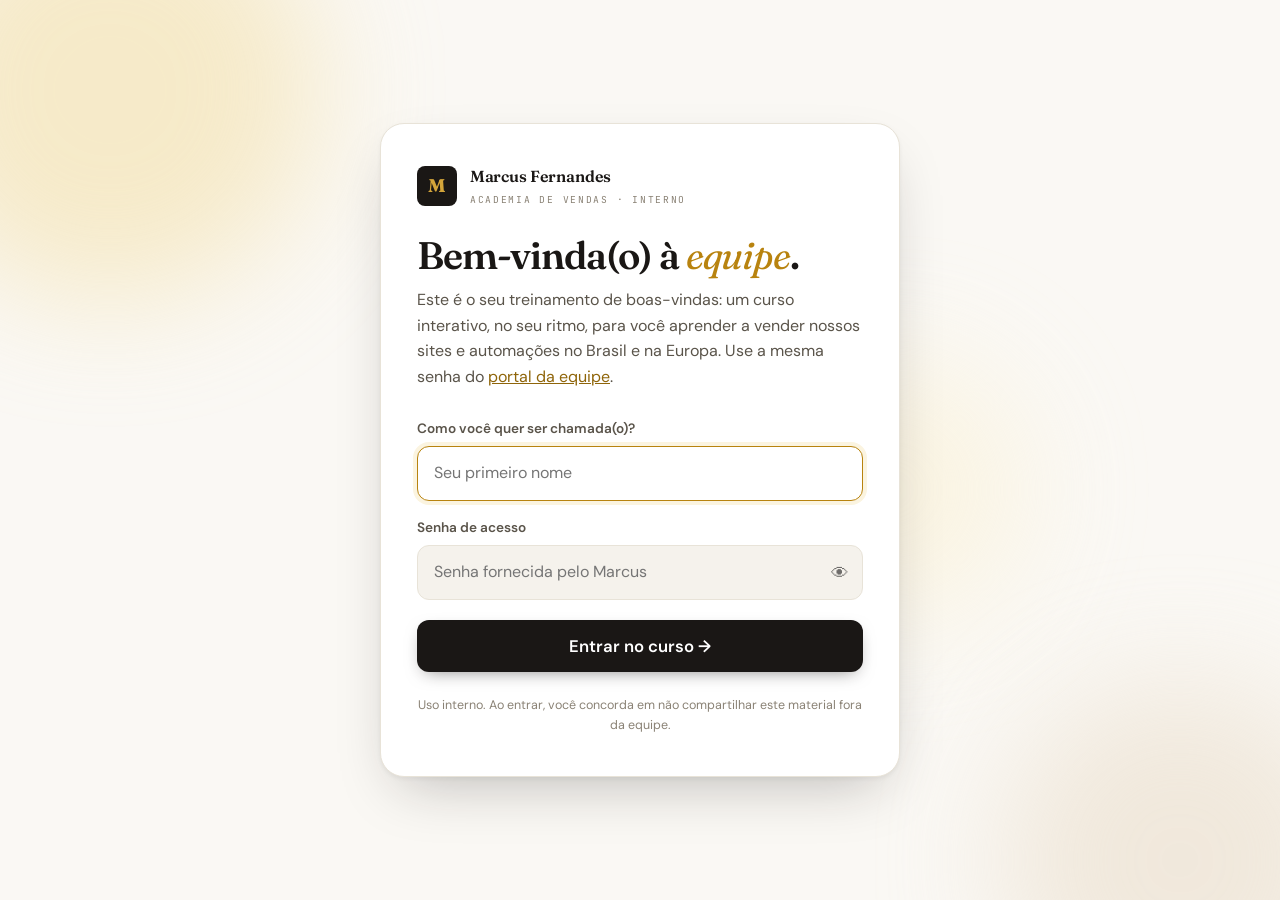
==== commit f202bf23: "feat(portal): portal da equipe com áreas por perfil e navegação unificada - index.html vira o portal" ====
--- a/onboarding/index.html
+++ b/onboarding/index.html
@@ -26,7 +26,7 @@
       </div>
     </div>
     <h1 class="gate-title">Bem-vinda(o) à <em>equipe</em>.</h1>
-    <p class="gate-sub">Este é o seu treinamento de boas-vindas: um curso interativo, no seu ritmo, para você aprender a vender nossos sites e automações no Brasil e na Europa.</p>
+    <p class="gate-sub">Este é o seu treinamento de boas-vindas: um curso interativo, no seu ritmo, para você aprender a vender nossos sites e automações no Brasil e na Europa. Use a mesma senha do <a href="../index.html">portal da equipe</a>.</p>
 
     <form id="gate-form" class="gate-form" autocomplete="off">
       <label class="field">
@@ -62,10 +62,11 @@
       <span class="pct" id="topbar-pct">0%</span>
     </div>
     <nav class="topbar-nav">
+      <a class="nav-link" href="../index.html">← Portal</a>
       <button class="nav-link" data-view="home">Trilha</button>
       <button class="nav-link" data-view="cheatsheet">Cola rápida</button>
       <button class="nav-link" data-view="glossary">Glossário</button>
-      <a class="nav-link" href="../index.html" target="_blank" rel="noopener">Playbook ↗</a>
+      <a class="nav-link" href="../playbook/" target="_blank" rel="noopener">Playbook ↗</a>
     </nav>
     <div class="topbar-user">
       <span class="avatar" id="user-avatar">?</span>
@@ -76,10 +77,11 @@
   </header>
 
   <div class="mobile-nav" id="mobile-nav" hidden>
+    <a class="nav-link" href="../index.html">⌂ Portal da equipe</a>
     <button class="nav-link" data-view="home">🏠 Trilha do curso</button>
     <button class="nav-link" data-view="cheatsheet">⚡ Cola rápida (preços e regras)</button>
     <button class="nav-link" data-view="glossary">📖 Glossário para iniciantes</button>
-    <a class="nav-link" href="../index.html" target="_blank" rel="noopener">📘 Playbook completo ↗</a>
+    <a class="nav-link" href="../playbook/" target="_blank" rel="noopener">📘 Playbook completo ↗</a>
     <button class="nav-link" id="logout-m">🚪 Sair</button>
   </div>
 
@@ -88,7 +90,7 @@
   <div id="toast" class="toast" hidden></div>
 </div>
 
-<script src="auth.js"></script>
+<script src="../assets/auth.js"></script>
 <script src="content.js"></script>
 <script src="app.js"></script>
 </body>
--- a/onboarding/styles.css
+++ b/onboarding/styles.css
@@ -237,7 +237,7 @@
 .side-item.done .side-dot { background: var(--green); border-color: var(--green); color: #fff; }
 .side-item.active .side-dot { border-color: var(--gold); color: var(--gold-deep); }
 
-.lesson-main { min-width: 0; }
+.lesson-main { min-width: 0; max-width: 100%; }
 .lesson-head { margin-bottom: 2rem; }
 .lesson-head .crumbs { font-family: var(--ff-mono); font-size: .65rem; letter-spacing: .18em; text-transform: uppercase; color: var(--text-3); margin-bottom: .6rem; }
 .lesson-head h2 { font-family: var(--ff-display); font-weight: 600; font-size: clamp(1.7rem, 3.5vw, 2.3rem); letter-spacing: -.025em; line-height: 1.1; }
@@ -246,8 +246,8 @@
 .lesson-head .dots i.done { background: var(--green); }
 .lesson-head .dots i.cur { background: var(--gold); }
 
-.blocks { display: grid; gap: 1.4rem; }
-.block { animation: rise .5s var(--ease) both; }
+.blocks { display: grid; grid-template-columns: minmax(0, 1fr); gap: 1.4rem; }
+.block { animation: rise .5s var(--ease) both; min-width: 0; max-width: 100%; }
 .block p + p { margin-top: .8rem; }
 .block-text { font-size: 1.05rem; color: var(--text); line-height: 1.7; }
 .block-text ul, .block-text ol { padding-left: 1.3rem; margin: .6rem 0; }
@@ -311,7 +311,7 @@
 .script-block { display: grid; gap: .6rem; }
 .script-title { font-weight: 700; font-size: .9rem; color: var(--text-2); display: flex; align-items: center; gap: .5rem; }
 .script-grid { display: grid; grid-template-columns: repeat(auto-fit, minmax(280px, 1fr)); gap: .75rem; }
-.script-box { position: relative; background: var(--surface); border: 1px solid var(--border); border-radius: var(--radius); padding: 1.1rem 1.15rem 1.1rem; font-size: .93rem; line-height: 1.6; white-space: pre-wrap; box-shadow: var(--shadow); }
+.script-box { position: relative; min-width: 0; overflow-wrap: anywhere; background: var(--surface); border: 1px solid var(--border); border-radius: var(--radius); padding: 1.1rem 1.15rem 1.1rem; font-size: .93rem; line-height: 1.6; white-space: pre-wrap; box-shadow: var(--shadow); }
 .script-box .lang { position: absolute; top: .7rem; left: .95rem; font-family: var(--ff-mono); font-size: .6rem; letter-spacing: .15em; color: var(--text-3); }
 .script-box .txt { display: block; padding-top: 1.25rem; }
 .copy-btn { position: absolute; top: .55rem; right: .6rem; padding: .28rem .6rem; font-size: .72rem; font-weight: 600; border-radius: 6px; border: 1px solid var(--border-strong); background: var(--surface); color: var(--text-2); }
@@ -433,7 +433,7 @@
 .gl-item b { font-family: var(--ff-display); font-size: 1.05rem; font-weight: 600; display: block; margin-bottom: .2rem; }
 .gl-item p { font-size: .92rem; color: var(--text-2); }
 .gl-item .gl-en { font-family: var(--ff-mono); font-size: .68rem; color: var(--gold-deep); letter-spacing: .08em; margin-left: .4rem; }
-.cheat-grid { display: grid; gap: 1.25rem; }
+.cheat-grid { display: grid; grid-template-columns: minmax(0, 1fr); gap: 1.25rem; }
 
 .toast { position: fixed; bottom: 1.5rem; left: 50%; transform: translateX(-50%); background: var(--ink); color: #fff; padding: .8rem 1.2rem; border-radius: 12px; font-size: .92rem; box-shadow: var(--shadow-lg); z-index: 100; animation: rise .3s var(--ease); max-width: calc(100vw - 2rem); }
 .toast.gold { background: var(--gold-deep); }
@@ -447,9 +447,9 @@
 @media (max-width: 960px) {
   .topbar-nav, .topbar-user, .topbar-progress { display: none; }
   .menu-btn { display: inline-flex; align-items: center; justify-content: center; }
-  .lesson-layout { grid-template-columns: 1fr; gap: 1.25rem; }
-  .lesson-side { position: static; }
-  .side-list { display: flex; gap: .4rem; overflow-x: auto; padding-bottom: .4rem; scrollbar-width: none; }
+  .lesson-layout { grid-template-columns: minmax(0, 1fr); gap: 1.25rem; }
+  .lesson-side { position: static; min-width: 0; max-width: 100%; }
+  .side-list { display: flex; gap: .4rem; overflow-x: auto; padding-bottom: .4rem; scrollbar-width: none; max-width: 100%; }
   .side-list::-webkit-scrollbar { display: none; }
   .side-item { width: auto; flex: none; border: 1px solid var(--border); background: var(--surface); font-size: .82rem; padding: .45rem .7rem; }
   .side-item.active { border-color: var(--gold); }
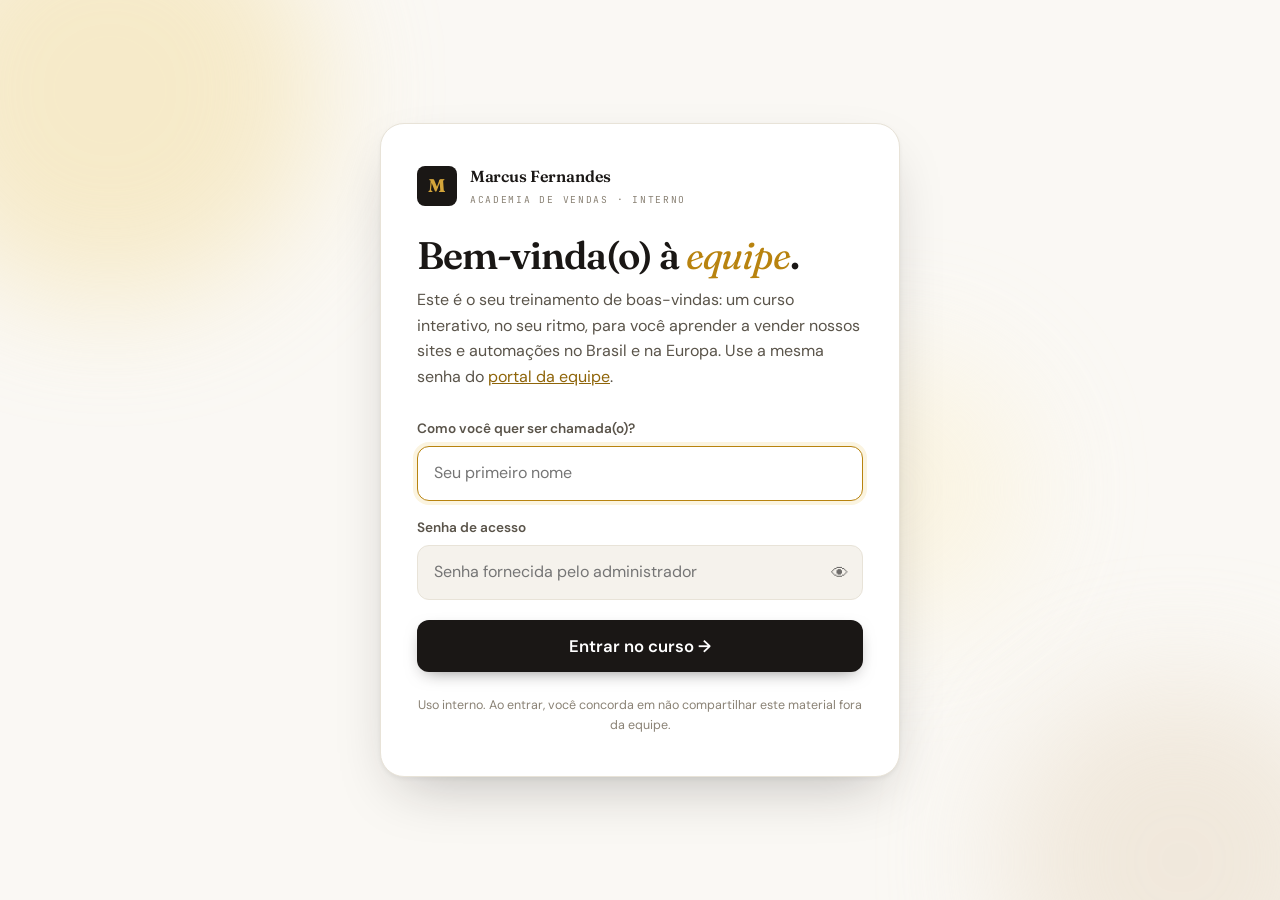
==== commit db2950a3: "feat: copiar/imprimir em todo o material, folheto para o cliente e ajustes de vocabulário - Vocabulá" ====
--- a/onboarding/index.html
+++ b/onboarding/index.html
@@ -36,11 +36,11 @@
       <label class="field">
         <span class="field-label">Senha de acesso</span>
         <div class="field-pass">
-          <input id="gate-pass" type="password" name="password" placeholder="Senha fornecida pelo Marcus" required>
+          <input id="gate-pass" type="password" name="password" placeholder="Senha fornecida pelo administrador" required>
           <button type="button" class="pass-toggle" id="pass-toggle" aria-label="Mostrar senha">👁</button>
         </div>
       </label>
-      <p id="gate-error" class="gate-error" role="alert" hidden>Senha incorreta. Confira com o Marcus e tente de novo.</p>
+      <p id="gate-error" class="gate-error" role="alert" hidden>Senha incorreta. Confira com o administrador e tente de novo.</p>
       <button type="submit" class="btn btn-primary btn-lg" id="gate-submit">Entrar no curso →</button>
     </form>
 
@@ -65,6 +65,7 @@
       <a class="nav-link" href="../index.html">← Portal</a>
       <button class="nav-link" data-view="home">Trilha</button>
       <button class="nav-link" data-view="cheatsheet">Cola rápida</button>
+      <button class="nav-link" data-view="folheto">Folheto</button>
       <button class="nav-link" data-view="glossary">Glossário</button>
       <a class="nav-link" href="../playbook/" target="_blank" rel="noopener">Playbook ↗</a>
     </nav>
@@ -80,6 +81,7 @@
     <a class="nav-link" href="../index.html">⌂ Portal da equipe</a>
     <button class="nav-link" data-view="home">🏠 Trilha do curso</button>
     <button class="nav-link" data-view="cheatsheet">⚡ Cola rápida (preços e regras)</button>
+    <button class="nav-link" data-view="folheto">📄 Folheto para o cliente</button>
     <button class="nav-link" data-view="glossary">📖 Glossário para iniciantes</button>
     <a class="nav-link" href="../playbook/" target="_blank" rel="noopener">📘 Playbook completo ↗</a>
     <button class="nav-link" id="logout-m">🚪 Sair</button>
@@ -91,6 +93,7 @@
 </div>
 
 <script src="../assets/auth.js"></script>
+<script src="../assets/share.js"></script>
 <script src="content.js"></script>
 <script src="app.js"></script>
 </body>
--- a/onboarding/styles.css
+++ b/onboarding/styles.css
@@ -472,9 +472,46 @@
   .compare-title { width: 100%; }
 }
 
+/* ━━━ Ferramentas de compartilhar / folheto ━━━ */
+.view-tools { display: flex; flex-wrap: wrap; gap: .5rem; align-items: center; margin: 0 0 1.25rem; }
+.leaflet { background: #fff; border: 1px solid var(--border-strong); border-radius: 6px; padding: 2rem 2.25rem; box-shadow: var(--shadow-lg); color: var(--text); max-width: 820px; margin: 0 auto; }
+.lf-head { display: flex; align-items: center; gap: .8rem; border-bottom: 2px solid var(--ink); padding-bottom: .9rem; margin-bottom: 1.4rem; }
+.lf-brand { font-family: var(--ff-display); font-weight: 600; font-size: 1.05rem; }
+.lf-tag { font-family: var(--ff-mono); font-size: .6rem; letter-spacing: .18em; text-transform: uppercase; color: var(--text-3); }
+.lf-site { margin-left: auto; font-family: var(--ff-mono); font-size: .7rem; color: var(--gold-deep); }
+.lf-title { font-family: var(--ff-display); font-weight: 600; font-size: 1.9rem; letter-spacing: -.03em; line-height: 1.05; margin-bottom: .5rem; }
+.lf-sub { color: var(--text-2); font-size: .95rem; max-width: 640px; margin-bottom: 1.3rem; }
+.lf-grid { display: grid; grid-template-columns: 1fr 1fr; gap: .9rem; margin-bottom: 1.1rem; }
+.lf-box { border: 1px solid var(--border); border-radius: 10px; padding: .9rem 1rem; background: var(--surface); break-inside: avoid; }
+.lf-box h3 { font-family: var(--ff-display); font-weight: 600; font-size: 1rem; margin-bottom: .45rem; color: var(--gold-deep); }
+.lf-box ul, .lf-box ol { padding-left: 1.1rem; font-size: .84rem; line-height: 1.5; color: var(--text-2); }
+.lf-box li { margin-bottom: .3rem; }
+.lf-box li b { color: var(--text); }
+.lf-money { background: var(--gold-bg); border-color: #EBD9A8; }
+.lf-proof { display: grid; grid-template-columns: repeat(3, 1fr); gap: .6rem; margin-bottom: 1.1rem; }
+.lf-proof div { background: var(--ink); color: #fff; border-radius: 10px; padding: .8rem .9rem; display: grid; gap: .15rem; -webkit-print-color-adjust: exact; print-color-adjust: exact; }
+.lf-proof b { font-family: var(--ff-display); font-size: 1.5rem; color: var(--gold-light); line-height: 1; }
+.lf-proof span { font-size: .75rem; color: rgba(255,255,255,.78); }
+.lf-foot { display: flex; justify-content: space-between; gap: 1rem; border-top: 1px solid var(--border); padding-top: 1rem; flex-wrap: wrap; }
+.lf-foot > div { display: grid; gap: .15rem; font-size: .85rem; color: var(--text-2); }
+.lf-foot b { color: var(--text); }
+.lf-contact { text-align: right; }
+@media (max-width: 600px) {
+  .leaflet { padding: 1.25rem; }
+  .lf-grid, .lf-proof { grid-template-columns: 1fr; }
+  .lf-contact { text-align: left; }
+  .view-tools .btn, .view-tools .share-btn { flex: 1 1 auto; justify-content: center; }
+}
+
 @media print {
-  .topbar, .mobile-nav, .lesson-nav, .btn, .toast { display: none !important; }
-  body { background: #fff; }
+  @page { margin: 12mm; }
+  .topbar, .mobile-nav, .lesson-nav, .btn, .toast, .lesson-side, .view-tools, .share-bar, .side-back, .hero-actions, .no-print, .lesson-head .dots { display: none !important; }
+  body { background: #fff; font-size: 12.5px; }
+  .container { padding: 0 !important; max-width: 100% !important; }
+  .lesson-layout { grid-template-columns: 1fr !important; }
+  .block, .card, .quiz, .scenario, .order, .callout, .tbl-wrap, .step { animation: none !important; opacity: 1 !important; transform: none !important; break-inside: avoid; box-shadow: none !important; }
+  .callout-rule, .lf-proof div { -webkit-print-color-adjust: exact; print-color-adjust: exact; }
+  .leaflet { box-shadow: none; border: 0; padding: 0; max-width: 100%; }
   .cert { box-shadow: none; margin: 0; page-break-inside: avoid; }
 }
 
